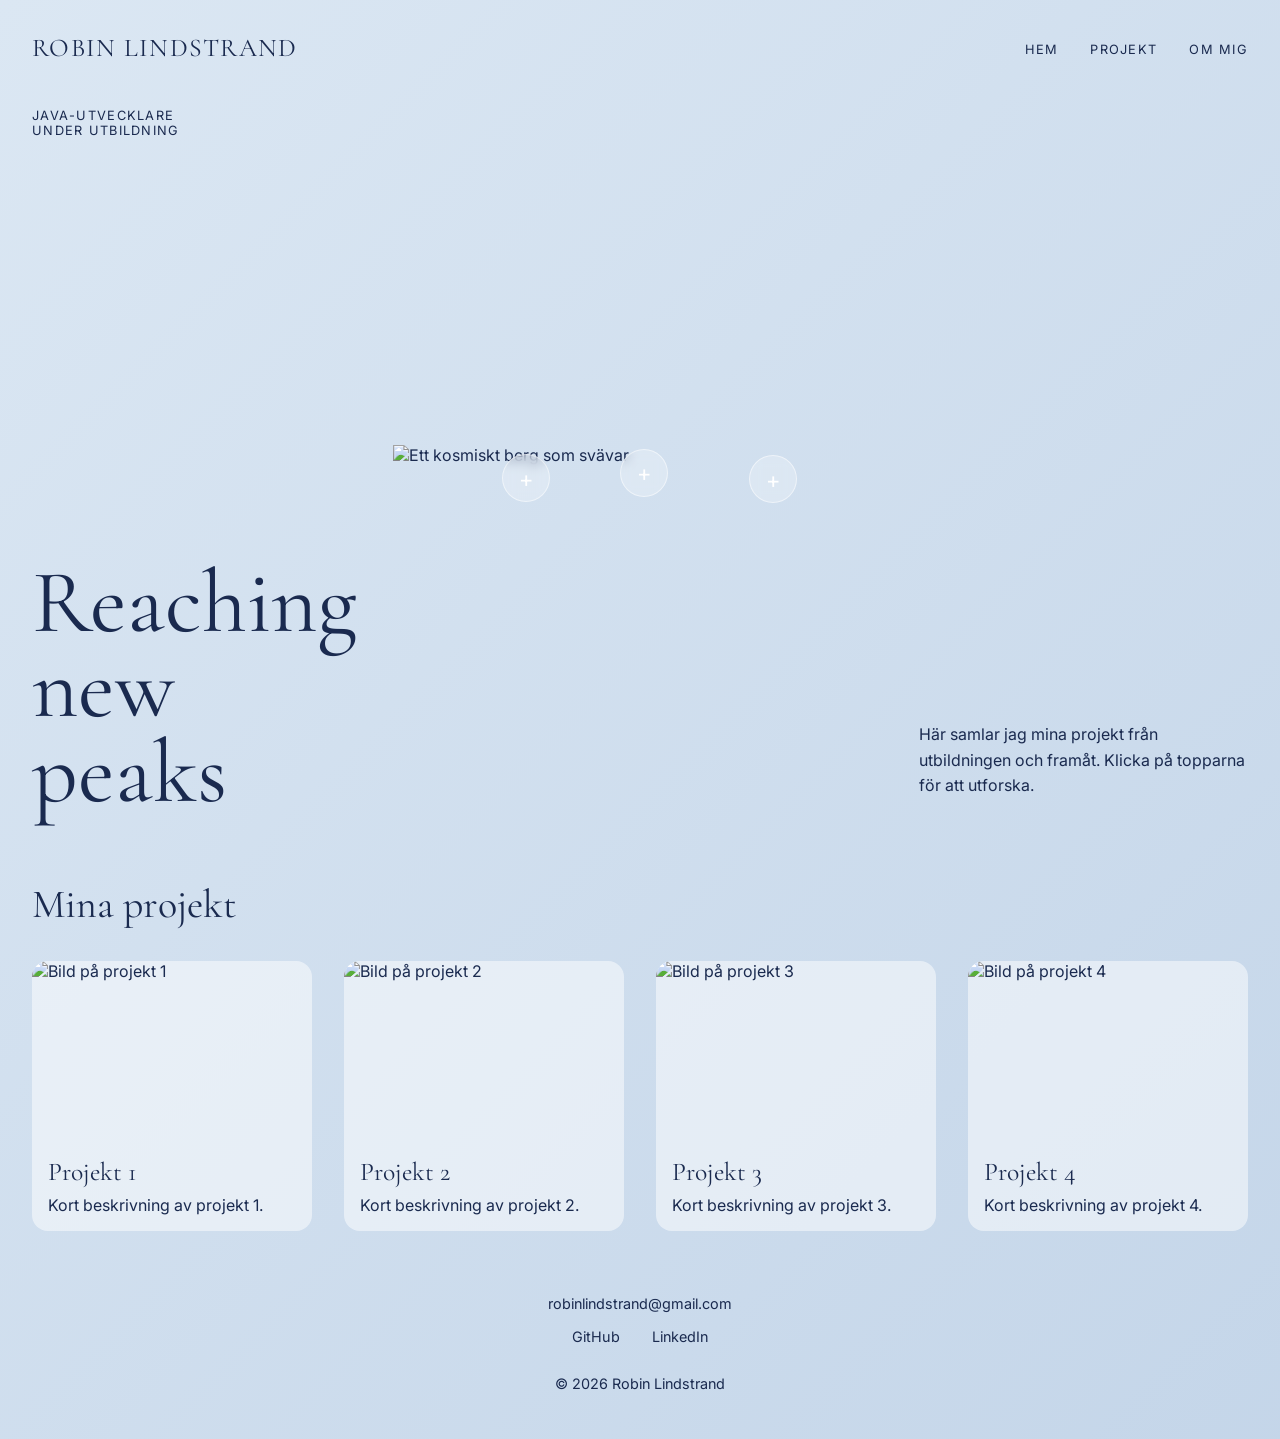
==== index.html @ 97c37ca6 "Portfilio start/test" ====
<!DOCTYPE html>
<html lang="sv">
<head>
    <meta charset="UTF-8">
    <meta name="viewport" content="width=device-width, initial-scale=1.0">
    <title>Portfolio | Ditt Namn</title>
    <!-- Länk till stilmallen (ligger i mappen style) -->
    <link rel="stylesheet" href="style/style.css">
</head>
<body>

    <!-- ===== HEADER MED NAVBAR ===== -->
    <header class="header">
        <nav class="nav">
            <!-- Logga / namn -->
            <a href="index.html" class="logo">Robin Lindstrand</a>

            <!-- Hamburgarmeny: osynlig checkbox + label som visas som ☰ i mobilvy -->
            <input type="checkbox" id="meny-toggle" class="meny-toggle">
            <label for="meny-toggle" class="hamburgare">&#9776;</label>

            <!-- Länkarna -->
            <ul class="nav-lankar">
                <li><a href="index.html">Hem</a></li>
                <li><a href="#projekt">Projekt</a></li>
                <li><a href="om.html">Om mig</a></li>
            </ul>
        </nav>
    </header>

    <main>

        <!-- ===== HERO-SEKTION ===== -->
        <section class="hero">

            <!-- Liten text uppe till vänster -->
            <p class="hero-liten">
                <span>Java-utvecklare</span>
                <span>under utbildning</span>
            </p>

            <!-- Bild med pluppar (hotspots) -->
            <figure class="hero-bild">
                <img src="images/berg.png" alt="Ett kosmiskt berg som svävar">

                <!-- Pluppar: varje plupp länkar till ett projekt och har en dold infotext -->
                <a href="projekt1.html" class="plupp plupp-1">
                    <span class="plupp-plus">+</span>
                    <span class="plupp-info">Projekt 1</span>
                </a>
                <a href="projekt2.html" class="plupp plupp-2">
                    <span class="plupp-plus">+</span>
                    <span class="plupp-info">Projekt 2</span>
                </a>
                <a href="projekt3.html" class="plupp plupp-3">
                    <span class="plupp-plus">+</span>
                    <span class="plupp-info">Projekt 3</span>
                </a>
            </figure>

            <!-- Stor rubrik -->
            <h1 class="hero-rubrik">Reaching new peaks</h1>

            <!-- Ingress nere till höger -->
            <p class="hero-ingress">
                Här samlar jag mina projekt från utbildningen och framåt.
                Klicka på topparna för att utforska.
            </p>
        </section>

        <!-- ===== GALLERI MED PROJEKT ===== -->
        <section class="galleri-sektion" id="projekt">
            <h2>Mina projekt</h2>

            <div class="galleri">
                <!-- Projektkort 1 -->
                <article class="kort">
                    <a href="projekt1.html">
                        <img src="" alt="Bild på projekt 1">
                        <h3>Projekt 1</h3>
                        <p>Kort beskrivning av projekt 1.</p>
                    </a>
                </article>

                <!-- Projektkort 2 -->
                <article class="kort">
                    <a href="projekt2.html">
                        <img src="0" alt="Bild på projekt 2">
                        <h3>Projekt 2</h3>
                        <p>Kort beskrivning av projekt 2.</p>
                    </a>
                </article>

                <!-- Projektkort 3 -->
                <article class="kort">
                    <a href="projekt3.html">
                        <img src="" alt="Bild på projekt 3">
                        <h3>Projekt 3</h3>
                        <p>Kort beskrivning av projekt 3.</p>
                    </a>
                </article>

                <!-- Projektkort 4 -->
                <article class="kort">
                    <a href="projekt4.html">
                        <img src="" alt="Bild på projekt 4">
                        <h3>Projekt 4</h3>
                        <p>Kort beskrivning av projekt 4.</p>
                    </a>
                </article>
            </div>
        </section>

    </main>

    <!-- ===== FOOTER ===== -->
    <footer class="footer">
        <address>
            <a href="mailto:robinlindstrand@gmail.com">robinlindstrand@gmail.com</a>
        </address>
        <ul class="sociala">
            <li><a href="https://github.com/Bobbaann">GitHub</a></li>
            <li><a href="https://www.linkedin.com/in/robin-lindstrand-763664305/">LinkedIn</a></li>
            
        </ul>
        <p>&copy; 2026 Robin Lindstrand</p>
    </footer>

</body>
</html>
---- style/style.css ----
/* =========================================================
   STYLE.CSS – all styling för portfolion ligger i denna fil
   ========================================================= */

/* Typsnitt från Google Fonts: serif till rubriker, sans-serif till text */
@import url('https://fonts.googleapis.com/css2?family=Cormorant+Garamond:wght@400;600&family=Inter:wght@300;400;600&display=swap');


/* ===== VARIABLER (ljust läge) ===== */
:root {
    /* Färger */
    --bakgrund: #dbe7f3;          /* ljus isblå */
    --bakgrund-2: #b9cde4;        /* lite mörkare blå, används i den animerade gradienten */
    --text: #1a2a4f;              /* mörk navy */
    --accent: #3a7bd5;            /* klarblå accent */
    --kort-bakgrund: rgba(255, 255, 255, 0.5);  /* halvgenomskinliga kort */
    --glas: rgba(255, 255, 255, 0.25);          /* glaseffekt på pluppar */

    /* Avstånd */
    --avstand-liten: 0.5rem;
    --avstand-mellan: 1rem;
    --avstand-stor: 2rem;

    /* Övrigt */
    --radie: 1rem;                /* rundade hörn */
    --tid: 0.4s;                  /* tid för transitions */
    --font-rubrik: 'Cormorant Garamond', serif;
    --font-text: 'Inter', sans-serif;
}


/* ===== DARKMODE =====
   Följer webbläsarens inställning. Bara variablerna byts ut. */
@media (prefers-color-scheme: dark) {
    :root {
        --bakgrund: #0b1226;      /* djup rymdnavy */
        --bakgrund-2: #1c2a52;
        --text: #e8eef8;          /* nästan vit */
        --accent: #6fa8ff;
        --kort-bakgrund: rgba(255, 255, 255, 0.06);
        --glas: rgba(255, 255, 255, 0.12);
    }

    /* Bilder blir lite mörkare i darkmode */
    img {
        filter: brightness(0.8);
    }
}


/* ===== GRUND ===== */
* {
    box-sizing: border-box;
}

body {
    margin: 0;
    min-height: 100vh;
    padding: 0 var(--avstand-stor);
    font-family: var(--font-text);
    color: var(--text);

    /* Animerad bakgrund: en stor gradient som långsamt flyttas */
    background: linear-gradient(135deg, var(--bakgrund), var(--bakgrund-2), var(--bakgrund));
    background-size: 300% 300%;
    animation: bakgrund-flyt 15s ease-in-out infinite;
}

/* Keyframes för bakgrunden (3 steg) */
@keyframes bakgrund-flyt {
    0%   { background-position: 0% 50%; }
    50%  { background-position: 100% 50%; }
    100% { background-position: 0% 50%; }
}

/* Länkar ärver textfärgen och saknar understrykning */
a {
    color: inherit;
    text-decoration: none;
}

/* Bilder blir aldrig bredare än sin behållare */
img {
    max-width: 100%;
    display: block;
}

h1, h2, h3 {
    font-family: var(--font-rubrik);
    font-weight: 400;
}


/* ===== NAVBAR ===== */
.nav {
    display: flex;
    justify-content: space-between;
    align-items: center;
    padding: var(--avstand-stor) 0;
}

.logo {
    font-family: var(--font-rubrik);
    font-size: 1.6rem;
    text-transform: uppercase;
    letter-spacing: 0.05em;
}

/* Länkarna ligger horisontellt */
.nav-lankar {
    display: flex;
    gap: var(--avstand-stor);
    list-style: none;
    margin: 0;
    padding: 0;
}

.nav-lankar a {
    font-size: 0.8rem;
    text-transform: uppercase;
    letter-spacing: 0.1em;
    transition: color var(--tid);
}

.nav-lankar a:hover {
    color: var(--accent);
}

/* Checkboxen syns aldrig, och hamburgaren syns bara i mobilvy */
.meny-toggle,
.hamburgare {
    display: none;
}


/* ===== HERO ===== */
.hero {
    display: grid;
    grid-template-columns: 1fr 1.5fr 1fr;
    grid-template-areas:
        "liten   bild  ."
        "rubrik  bild  ingress";
    align-items: end;
    gap: var(--avstand-stor);
    min-height: 80vh;
}

.hero-liten {
    grid-area: liten;
    align-self: start;
    font-size: 0.8rem;
    text-transform: uppercase;
    letter-spacing: 0.1em;
}

/* Varje span blir en egen rad (istället för <br>) */
.hero-liten span {
    display: block;
}

.hero-rubrik {
    grid-area: rubrik;
    font-size: clamp(3rem, 7vw, 7rem);
    line-height: 0.95;
    margin: 0;
}

.hero-ingress {
    grid-area: ingress;
    line-height: 1.6;
}

/* Behållaren för bilden + plupparna */
.hero-bild {
    grid-area: bild;
    position: relative;   /* plupparna placeras relativt denna */
    margin: 0;
    align-self: center;
}

.hero-bild img {
    width: 100%;
    transition: transform 0.8s ease;
}


/* ===== PLUPPAR (hotspots) ===== */
.plupp {
    position: absolute;
    display: flex;
    align-items: center;
    gap: var(--avstand-liten);
}

/* Placering i procent så de följer med när bilden krymper */
.plupp-1 { top: 18%; left: 46%; }
.plupp-2 { top: 45%; left: 22%; }
.plupp-3 { top: 50%; left: 72%; }

/* Den runda glasknappen */
.plupp-plus {
    display: flex;
    justify-content: center;
    align-items: center;
    width: 3rem;
    height: 3rem;
    border-radius: 50%;
    background: var(--glas);
    backdrop-filter: blur(6px);
    border: 1px solid rgba(255, 255, 255, 0.5);
    color: #fff;
    font-size: 1.4rem;
    transition: transform var(--tid);
}

/* Infotexten är dold tills man hovrar */
.plupp-info {
    padding: var(--avstand-liten) var(--avstand-mellan);
    border-radius: var(--radie);
    background: var(--kort-bakgrund);
    backdrop-filter: blur(6px);
    white-space: nowrap;
    opacity: 0;
    transition: opacity var(--tid);
}

.plupp:hover .plupp-plus,
.plupp:focus .plupp-plus {
    transform: scale(1.2) rotate(90deg);
}

.plupp:hover .plupp-info,
.plupp:focus .plupp-info {
    opacity: 1;
}

/* Zoom: bilden zoomar in mot den plupp man hovrar över */
.hero-bild:has(.plupp-1:hover) img { transform: scale(1.25); transform-origin: 46% 18%; }
.hero-bild:has(.plupp-2:hover) img { transform: scale(1.25); transform-origin: 22% 45%; }
.hero-bild:has(.plupp-3:hover) img { transform: scale(1.25); transform-origin: 72% 50%; }


/* ===== GALLERI ===== */
.galleri-sektion {
    padding: var(--avstand-stor) 0;
}

.galleri-sektion h2 {
    font-size: 2.5rem;
}

/* Grid: så många kolumner som får plats, minst 15rem breda */
.galleri {
    display: grid;
    grid-template-columns: repeat(auto-fit, minmax(15rem, 1fr));
    gap: var(--avstand-stor);
}

.kort {
    background: var(--kort-bakgrund);
    border-radius: var(--radie);
    overflow: hidden;
    transition: transform var(--tid);
}

/* Kortet lyfts lite vid hover */
.kort:hover {
    transform: translateY(-0.5rem);
}

/* Flexbox inuti varje kort */
.kort a {
    display: flex;
    flex-direction: column;
    gap: var(--avstand-liten);
    padding-bottom: var(--avstand-mellan);
}

.kort img {
    width: 100%;
    aspect-ratio: 3 / 2;
    object-fit: cover;
}

.kort h3,
.kort p {
    margin: 0;
    padding: 0 var(--avstand-mellan);
}

.kort h3 {
    font-size: 1.6rem;
}


/* ===== FOOTER ===== */
.footer {
    display: flex;
    flex-direction: column;
    align-items: center;
    gap: var(--avstand-mellan);
    padding: var(--avstand-stor) 0;
    font-size: 0.9rem;
}

.footer address {
    font-style: normal;
}

.sociala {
    display: flex;
    gap: var(--avstand-stor);
    list-style: none;
    margin: 0;
    padding: 0;
}

.sociala a:hover {
    color: var(--accent);
}


/* ===== MOBILVY ===== */
@media (max-width: 768px) {

    body {
        padding: 0 var(--avstand-mellan);
    }

    /* Navbaren får radbrytas så länkarna hamnar under */
    .nav {
        flex-wrap: wrap;
    }

    /* Hamburgaren visas */
    .hamburgare {
        display: block;
        font-size: 1.8rem;
        cursor: pointer;
    }

    /* Länkarna är dolda och vertikala */
    .nav-lankar {
        display: none;
        flex-direction: column;
        gap: var(--avstand-mellan);
        width: 100%;
        padding-top: var(--avstand-mellan);
    }

    /* När checkboxen är ikryssad visas länkarna */
    .meny-toggle:checked ~ .nav-lankar {
        display: flex;
    }

    /* Hero i en kolumn */
    .hero {
        grid-template-columns: 1fr;
        grid-template-areas:
            "liten"
            "bild"
            "rubrik"
            "ingress";
        min-height: auto;
    }

    .plupp-plus {
        width: 2.2rem;
        height: 2.2rem;
        font-size: 1rem;
    }
}
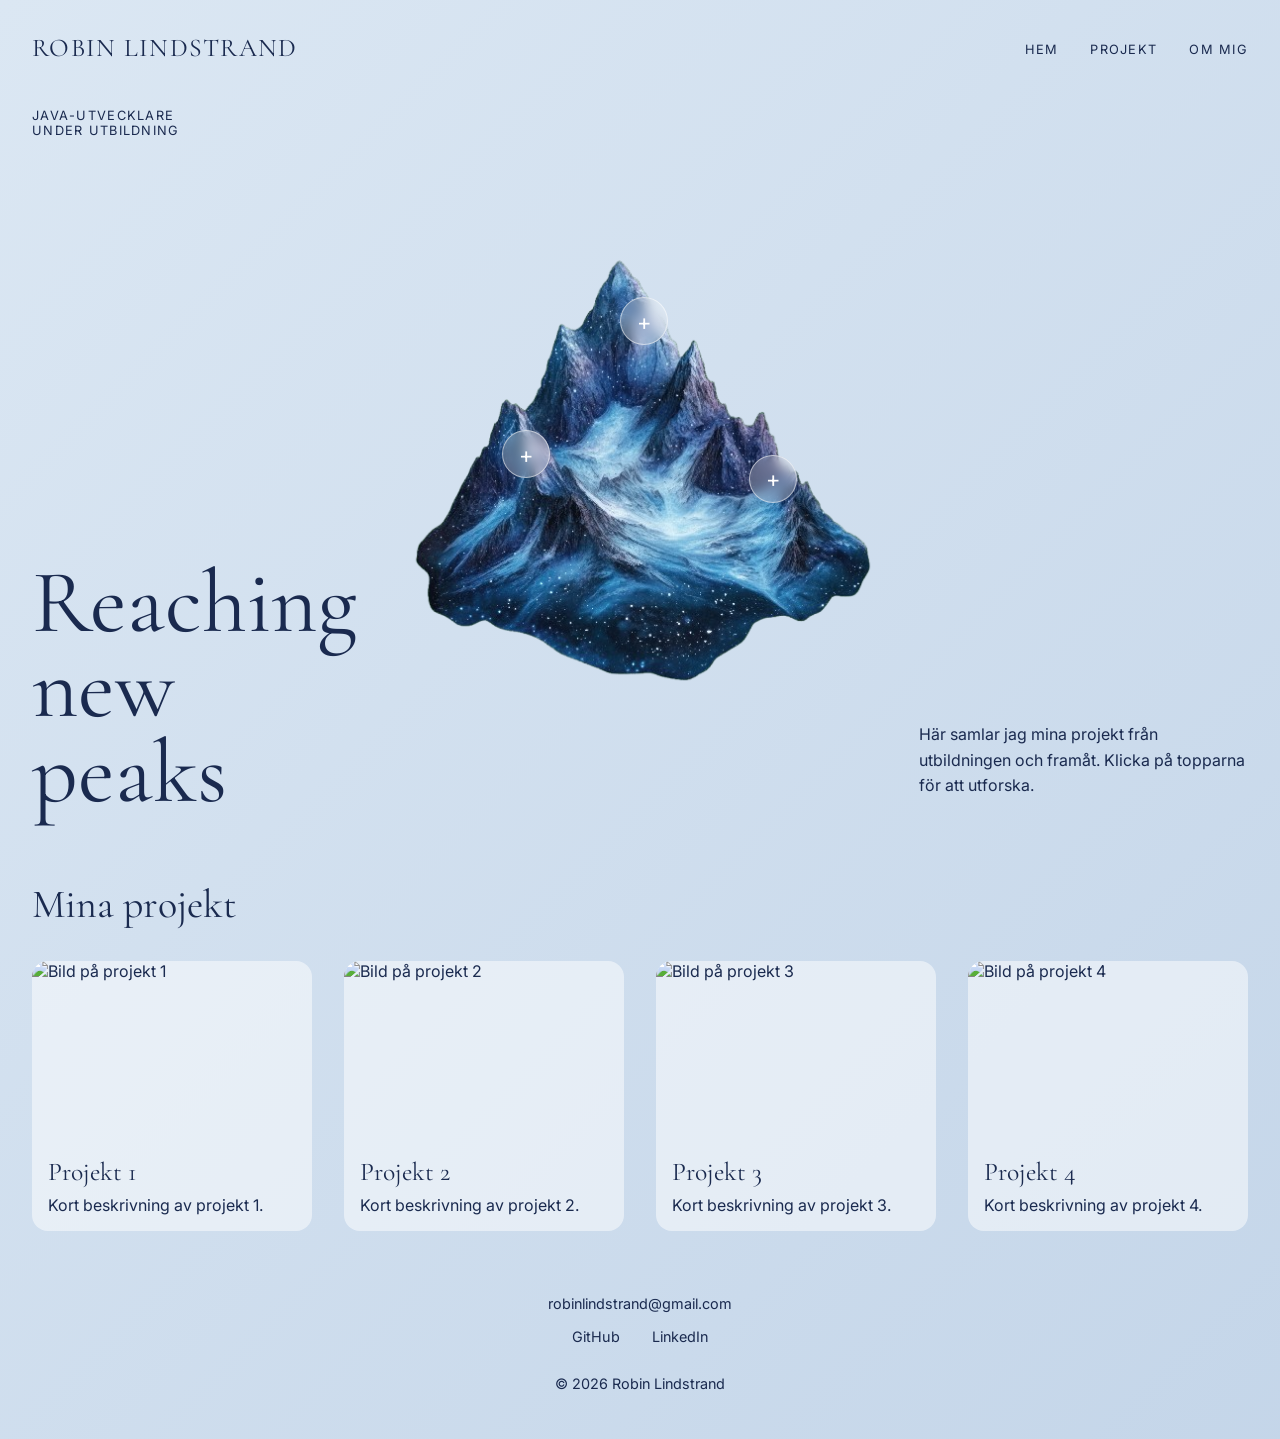
==== commit 96c078a4: "random" ====
--- a/index.html
+++ b/index.html
@@ -3,9 +3,10 @@
 <head>
     <meta charset="UTF-8">
     <meta name="viewport" content="width=device-width, initial-scale=1.0">
-    <title>Portfolio | Ditt Namn</title>
+    <title>Portfolio | Robin Lindstrand</title>
     <!-- Länk till stilmallen (ligger i mappen style) -->
     <link rel="stylesheet" href="style/style.css">
+    <meta name="robots" content="noindex, nofollow">
 </head>
 <body>
 
@@ -41,7 +42,7 @@
 
             <!-- Bild med pluppar (hotspots) -->
             <figure class="hero-bild">
-                <img src="images/berg.png" alt="Ett kosmiskt berg som svävar">
+                <img src="Images/berg.png" alt="Ett kosmiskt berg som svävar">
 
                 <!-- Pluppar: varje plupp länkar till ett projekt och har en dold infotext -->
                 <a href="projekt1.html" class="plupp plupp-1">
--- a/style/style.css
+++ b/style/style.css
@@ -1,7 +1,3 @@
-/* =========================================================
-   STYLE.CSS – all styling för portfolion ligger i denna fil
-   ========================================================= */
-
 /* Typsnitt från Google Fonts: serif till rubriker, sans-serif till text */
 @import url('https://fonts.googleapis.com/css2?family=Cormorant+Garamond:wght@400;600&family=Inter:wght@300;400;600&display=swap');
 
@@ -235,9 +231,9 @@
 }
 
 /* Zoom: bilden zoomar in mot den plupp man hovrar över */
-.hero-bild:has(.plupp-1:hover) img { transform: scale(1.25); transform-origin: 46% 18%; }
-.hero-bild:has(.plupp-2:hover) img { transform: scale(1.25); transform-origin: 22% 45%; }
-.hero-bild:has(.plupp-3:hover) img { transform: scale(1.25); transform-origin: 72% 50%; }
+.hero-bild:has(.plupp-1:hover) img { transform: scale(1.25); /*transform-origin: 46% 18%; */ }
+.hero-bild:has(.plupp-2:hover) img { transform: scale(1.25); /*transform-origin: 22% 45%;*/ }
+.hero-bild:has(.plupp-3:hover) img { transform: scale(1.25); /*transform-origin: 72% 50%; */ }
 
 
 /* ===== GALLERI ===== */
